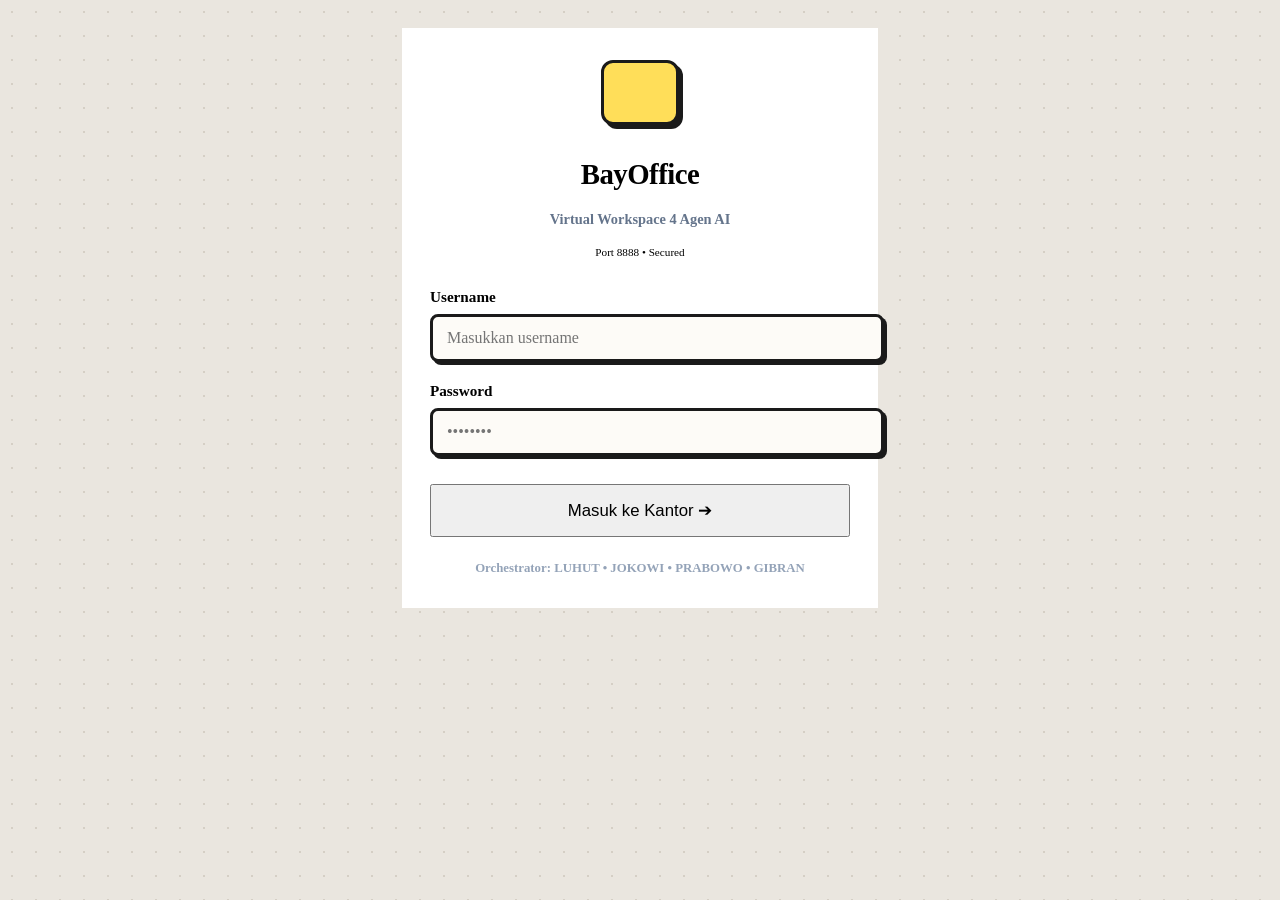
==== bayoffice/frontend/login.html @ 1758600a "feat: unified bayagents multi-agent ecosystem with central .env and portable setup" ====
<!DOCTYPE html>
<html lang="id">
<head>
  <meta charset="UTF-8">
  <meta name="viewport" content="width=device-width, initial-scale=1.0">
  <title>BayOffice — Login Virtual Office AI</title>
  <link rel="icon" type="image/svg+xml" href="data:image/svg+xml,<svg xmlns=%22http://www.w3.org/2000/svg%22 viewBox=%220 0 24 24%22 fill=%22none%22 stroke=%22%23FFDE59%22 stroke-width=%222%22><rect width=%2216%22 height=%2220%22 x=%224%22 y=%222%22 rx=%222%22/><path d=%22M9 22v-4h6v4M8 6h.01M16 6h.01M12 6h.01M12 10h.01M12 14h.01M16 10h.01M16 14h.01M8 10h.01M8 14h.01%22/></svg>">
  <link rel="stylesheet" href="/static/css/style.css?v=20261026_06">
  <style>
    body {
      display: flex;
      align-items: center;
      justify-content: center;
      padding: 20px;
      background: #EAE6DF;
      background-image: radial-gradient(#D5CFC5 1.5px, transparent 1.5px);
      background-size: 24px 24px;
    }
    .login-card {
      width: 100%;
      max-width: 420px;
      padding: 32px 28px;
      background: #FFFFFF;
    }
    .form-group {
      margin-bottom: 20px;
    }
    .form-label {
      display: block;
      font-weight: 700;
      margin-bottom: 8px;
      font-size: 0.95rem;
    }
    .form-input {
      width: 100%;
      padding: 12px 14px;
      border: 3px solid #1A1A1A;
      border-radius: 8px;
      font-family: inherit;
      font-size: 1rem;
      background: #FDFBF7;
      box-shadow: 3px 3px 0px #1A1A1A;
      outline: none;
      transition: all 0.15s ease;
    }
    .form-input:focus {
      background: #FFFFFF;
      box-shadow: 4px 4px 0px #FFDE59;
    }
    .error-box {
      display: none;
      padding: 12px;
      background: #FFE2E2;
      border: 2px solid #FF6B6B;
      color: #991B1B;
      font-weight: 600;
      font-size: 0.9rem;
      border-radius: 6px;
      margin-bottom: 20px;
    }
  </style>
</head>
<body>

  <div class="neo-box login-card">
    <div style="text-align: center; margin-bottom: 28px;">
      <div style="display: inline-flex; align-items: center; justify-content: center; background: #FFDE59; border: 3px solid #1A1A1A; box-shadow: 4px 4px 0px #1A1A1A; padding: 12px 18px; border-radius: 12px; margin-bottom: 14px;">
        <i data-lucide="building-2" style="width: 2.2rem; height: 2.2rem; stroke-width: 2.5px; color: #1A1A1A;"></i>
      </div>
      <h1 style="font-size: 1.8rem; font-weight: 800; letter-spacing: -0.5px;">BayOffice</h1>
      <p style="color: #64748B; font-size: 0.9rem; font-weight: 600; margin-top: 4px;">
        Virtual Workspace 4 Agen AI
      </p>
      <div style="margin-top: 8px;">
        <span class="neo-badge badge-done" style="font-size: 0.7rem;">Port 8888 • Secured</span>
      </div>
    </div>

    <div id="errorBox" class="error-box"></div>

    <form id="loginForm">
      <div class="form-group">
        <label class="form-label" for="username">Username</label>
        <input class="form-input" type="text" id="username" placeholder="Masukkan username" required autocomplete="username">
      </div>

      <div class="form-group">
        <label class="form-label" for="password">Password</label>
        <input class="form-input" type="password" id="password" placeholder="••••••••" required autocomplete="current-password">
      </div>

      <button type="submit" id="submitBtn" class="neo-btn neo-btn-primary" style="width: 100%; padding: 14px; font-size: 1.05rem; margin-top: 8px;">
        <span>Masuk ke Kantor</span> ➔
      </button>
    </form>

    <div style="text-align: center; margin-top: 24px; font-size: 0.8rem; color: #94A3B8; font-weight: 600;">
      Orchestrator: LUHUT • JOKOWI • PRABOWO • GIBRAN
    </div>
  </div>

  <script src="/static/js/lucide.min.js"></script>
  <script>
    if (window.lucide) window.lucide.createIcons();
    const form = document.getElementById('loginForm');
    const submitBtn = document.getElementById('submitBtn');
    const errorBox = document.getElementById('errorBox');

    form.addEventListener('submit', async (e) => {
      e.preventDefault();
      errorBox.style.display = 'none';
      submitBtn.disabled = true;
      submitBtn.innerHTML = '<span>Memverifikasi...</span>';

      const username = document.getElementById('username').value.trim();
      const password = document.getElementById('password').value;

      try {
        const res = await fetch('/api/auth/login', {
          method: 'POST',
          headers: { 'Content-Type': 'application/json' },
          body: JSON.stringify({ username, password })
        });

        const data = await res.json();
        if (res.ok && data.success) {
          window.location.href = '/';
        } else {
          errorBox.textContent = data.message || 'Username atau password salah.';
          errorBox.style.display = 'block';
          submitBtn.disabled = false;
          submitBtn.innerHTML = '<span>Masuk ke Kantor</span> ➔';
        }
      } catch (err) {
        errorBox.textContent = 'Gagal terhubung ke server BayOffice.';
        errorBox.style.display = 'block';
        submitBtn.disabled = false;
        submitBtn.innerHTML = '<span>Masuk ke Kantor</span> ➔';
      }
    });
  </script>
</body>
</html>
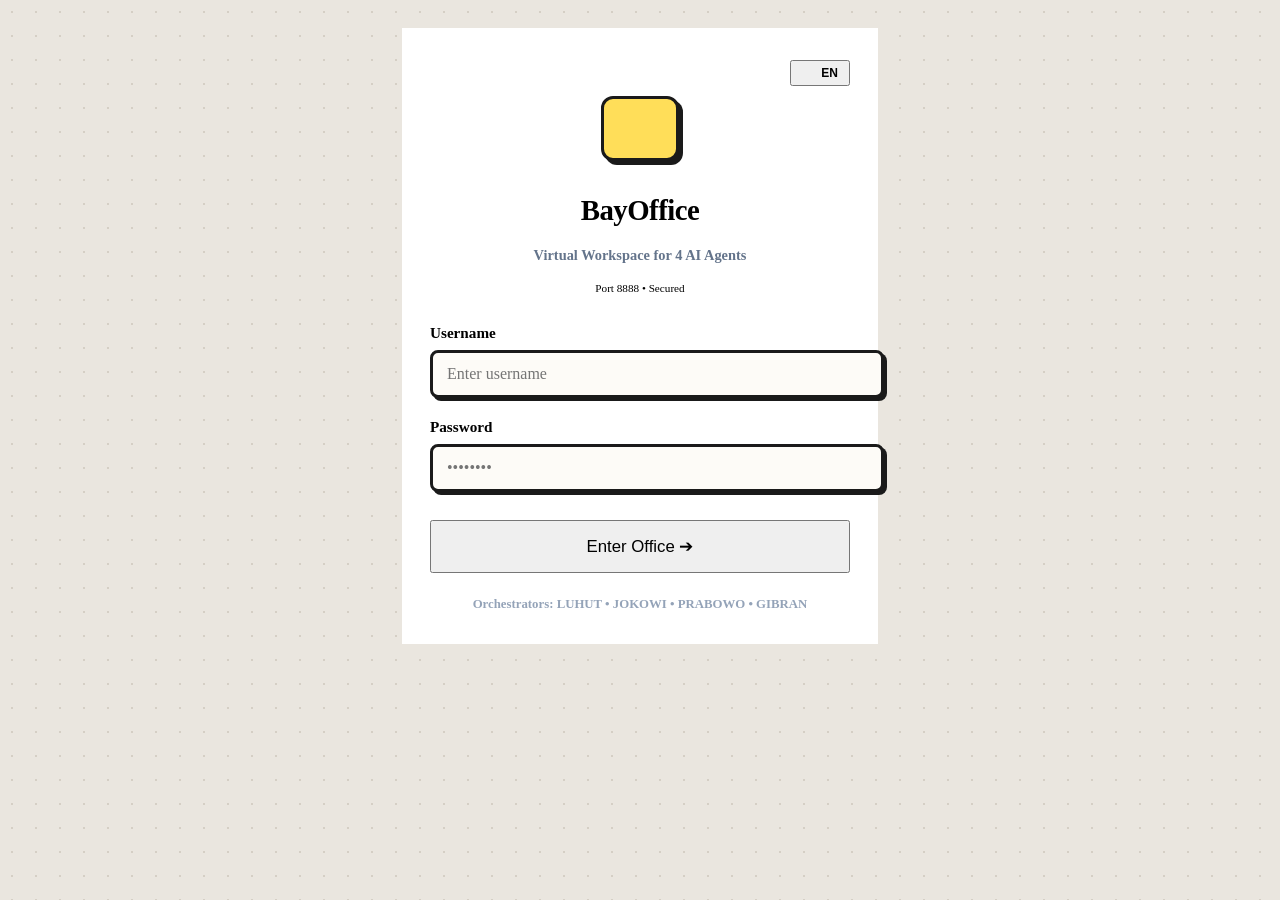
==== commit d3c6bd7c: "feat(bayoffice): add language toggle with default English (i18n) [TASK-FE-19]" ====
--- a/bayoffice/frontend/login.html
+++ b/bayoffice/frontend/login.html
@@ -1,11 +1,11 @@
 <!DOCTYPE html>
-<html lang="id">
+<html lang="en">
 <head>
   <meta charset="UTF-8">
   <meta name="viewport" content="width=device-width, initial-scale=1.0">
-  <title>BayOffice — Login Virtual Office AI</title>
+  <title data-i18n="login.title">BayOffice — Virtual Workspace AI Agents</title>
   <link rel="icon" type="image/svg+xml" href="data:image/svg+xml,<svg xmlns=%22http://www.w3.org/2000/svg%22 viewBox=%220 0 24 24%22 fill=%22none%22 stroke=%22%23FFDE59%22 stroke-width=%222%22><rect width=%2216%22 height=%2220%22 x=%224%22 y=%222%22 rx=%222%22/><path d=%22M9 22v-4h6v4M8 6h.01M16 6h.01M12 6h.01M12 10h.01M12 14h.01M16 10h.01M16 14h.01M8 10h.01M8 14h.01%22/></svg>">
-  <link rel="stylesheet" href="/static/css/style.css?v=20261026_06">
+  <link rel="stylesheet" href="/static/css/style.css?v=20261029_01">
   <style>
     body {
       display: flex;
@@ -21,6 +21,7 @@
       max-width: 420px;
       padding: 32px 28px;
       background: #FFFFFF;
+      position: relative;
     }
     .form-group {
       margin-bottom: 20px;
@@ -58,21 +59,33 @@
       border-radius: 6px;
       margin-bottom: 20px;
     }
+    .login-top-bar {
+      display: flex;
+      justify-content: flex-end;
+      margin-bottom: 10px;
+    }
   </style>
 </head>
 <body>
 
   <div class="neo-box login-card">
+    <div class="login-top-bar">
+      <button id="langToggle" class="neo-btn neo-btn-secondary" style="padding: 4px 10px; font-size: 0.75rem; font-weight: 800; display: inline-flex; align-items: center; gap: 5px;" data-i18n-title="actions.lang_toggle" title="Switch Language (EN / ID)">
+        <i data-lucide="languages" style="width: 14px; height: 14px;"></i>
+        <span id="langLabel">EN</span>
+      </button>
+    </div>
+
     <div style="text-align: center; margin-bottom: 28px;">
       <div style="display: inline-flex; align-items: center; justify-content: center; background: #FFDE59; border: 3px solid #1A1A1A; box-shadow: 4px 4px 0px #1A1A1A; padding: 12px 18px; border-radius: 12px; margin-bottom: 14px;">
         <i data-lucide="building-2" style="width: 2.2rem; height: 2.2rem; stroke-width: 2.5px; color: #1A1A1A;"></i>
       </div>
       <h1 style="font-size: 1.8rem; font-weight: 800; letter-spacing: -0.5px;">BayOffice</h1>
-      <p style="color: #64748B; font-size: 0.9rem; font-weight: 600; margin-top: 4px;">
-        Virtual Workspace 4 Agen AI
+      <p style="color: #64748B; font-size: 0.9rem; font-weight: 600; margin-top: 4px;" data-i18n="login.subtitle">
+        Virtual Workspace for 4 AI Agents
       </p>
       <div style="margin-top: 8px;">
-        <span class="neo-badge badge-done" style="font-size: 0.7rem;">Port 8888 • Secured</span>
+        <span class="neo-badge badge-done" style="font-size: 0.7rem;" data-i18n="login.secured_badge">Port 8888 • Secured</span>
       </div>
     </div>
 
@@ -80,28 +93,41 @@
 
     <form id="loginForm">
       <div class="form-group">
-        <label class="form-label" for="username">Username</label>
-        <input class="form-input" type="text" id="username" placeholder="Masukkan username" required autocomplete="username">
+        <label class="form-label" for="username" data-i18n="login.username_label">Username</label>
+        <input class="form-input" type="text" id="username" placeholder="Enter username" data-i18n-placeholder="login.username_placeholder" required autocomplete="username">
       </div>
 
       <div class="form-group">
-        <label class="form-label" for="password">Password</label>
-        <input class="form-input" type="password" id="password" placeholder="••••••••" required autocomplete="current-password">
+        <label class="form-label" for="password" data-i18n="login.password_label">Password</label>
+        <input class="form-input" type="password" id="password" placeholder="••••••••" data-i18n-placeholder="login.password_placeholder" required autocomplete="current-password">
       </div>
 
       <button type="submit" id="submitBtn" class="neo-btn neo-btn-primary" style="width: 100%; padding: 14px; font-size: 1.05rem; margin-top: 8px;">
-        <span>Masuk ke Kantor</span> ➔
+        <span data-i18n="login.submit_btn">Enter Office</span> ➔
       </button>
     </form>
 
-    <div style="text-align: center; margin-top: 24px; font-size: 0.8rem; color: #94A3B8; font-weight: 600;">
-      Orchestrator: LUHUT • JOKOWI • PRABOWO • GIBRAN
+    <div style="text-align: center; margin-top: 24px; font-size: 0.8rem; color: #94A3B8; font-weight: 600;" data-i18n="login.orchestrator_footer">
+      Orchestrators: LUHUT • JOKOWI • PRABOWO • GIBRAN
     </div>
   </div>
 
   <script src="/static/js/lucide.min.js"></script>
+  <script src="/static/js/i18n.js?v=20261029_01"></script>
   <script>
+    if (window.I18n) {
+      window.I18n.init();
+    }
     if (window.lucide) window.lucide.createIcons();
+
+    const langToggle = document.getElementById('langToggle');
+    if (langToggle && window.I18n) {
+      langToggle.addEventListener('click', () => {
+        window.I18n.toggleLanguage();
+        if (window.lucide) window.lucide.createIcons();
+      });
+    }
+
     const form = document.getElementById('loginForm');
     const submitBtn = document.getElementById('submitBtn');
     const errorBox = document.getElementById('errorBox');
@@ -110,7 +136,9 @@
       e.preventDefault();
       errorBox.style.display = 'none';
       submitBtn.disabled = true;
-      submitBtn.innerHTML = '<span>Memverifikasi...</span>';
+      const verifyingText = window.I18n ? window.I18n.t('login.verifying') : 'Verifying...';
+      const enterOfficeText = window.I18n ? window.I18n.t('login.submit_btn') : 'Enter Office';
+      submitBtn.innerHTML = `<span>${verifyingText}</span>`;
 
       const username = document.getElementById('username').value.trim();
       const password = document.getElementById('password').value;
@@ -126,16 +154,16 @@
         if (res.ok && data.success) {
           window.location.href = '/';
         } else {
-          errorBox.textContent = data.message || 'Username atau password salah.';
+          errorBox.textContent = data.message || (window.I18n ? window.I18n.t('login.invalid_credentials') : 'Incorrect username or password.');
           errorBox.style.display = 'block';
           submitBtn.disabled = false;
-          submitBtn.innerHTML = '<span>Masuk ke Kantor</span> ➔';
+          submitBtn.innerHTML = `<span>${enterOfficeText}</span> ➔`;
         }
       } catch (err) {
-        errorBox.textContent = 'Gagal terhubung ke server BayOffice.';
+        errorBox.textContent = window.I18n ? window.I18n.t('login.conn_error') : 'Failed to connect to BayOffice server.';
         errorBox.style.display = 'block';
         submitBtn.disabled = false;
-        submitBtn.innerHTML = '<span>Masuk ke Kantor</span> ➔';
+        submitBtn.innerHTML = `<span>${enterOfficeText}</span> ➔`;
       }
     });
   </script>
